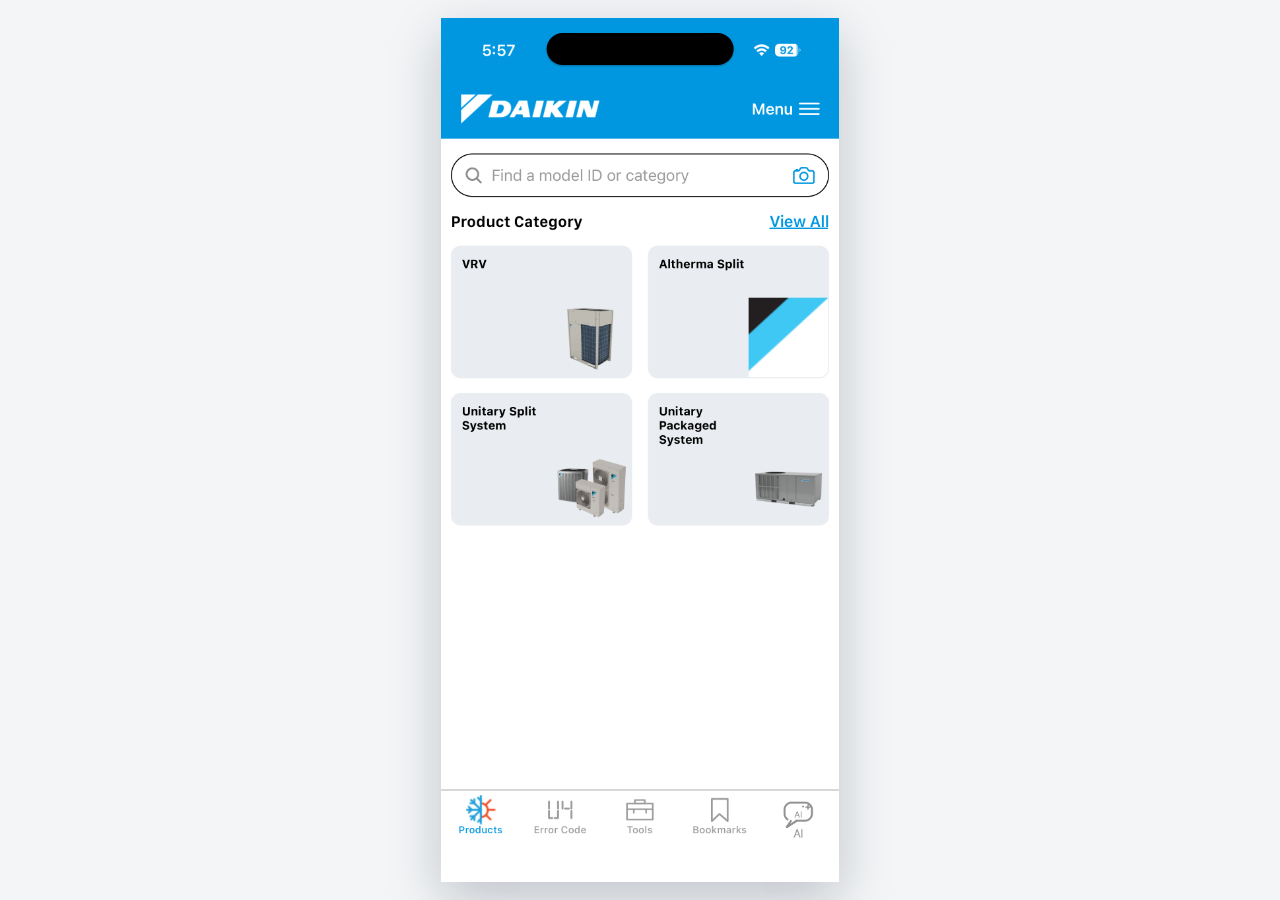
==== index.html @ e696a8e0 "Add Dynamic Island and refine source popup" ====
<!doctype html>
<html lang="en">
  <head>
    <meta charset="utf-8" />
    <meta name="viewport" content="width=device-width, initial-scale=1" />
    <title>Daikin Tech Hub Technical Assistant Prototype</title>
    <link rel="stylesheet" href="./styles.css" />
  </head>
  <body>
    <main class="stage" aria-label="Daikin Tech Hub clickable prototype">
      <section class="phone" aria-live="polite">
        <div class="dynamic-island" aria-hidden="true"></div>
        <img id="screen" class="screen" src="./assets/products-ai-tab.png" alt="Products screen" />

        <div id="native-airus" class="native-airus" hidden>
          <img class="native-base" src="./assets/airus-ai-module-screen.png" alt="" aria-hidden="true" />

          <section class="chat-panel" aria-label="Daikin Technical Assistant chat">
            <div class="assistant-hero">
              <div class="assistant-title">
                <div class="assistant-orb" aria-hidden="true">
                  <i class="sparkle sparkle-main"></i>
                  <i class="sparkle sparkle-small"></i>
                  <i class="sparkle sparkle-dot"></i>
                </div>
                <h1>
                  <span>Daikin</span>
                  <strong>Technical Assistant</strong>
                </h1>
                <p>Powered by AIRUS</p>
              </div>
            </div>

            <div class="assistant-card">
              <div class="message message-assistant">
                <p>How can I help with your service task today?</p>
              </div>

            </div>

            <div class="prompt-grid" aria-label="Suggested assistant prompts">
              <button type="button" data-message="Help diagnose a unit fault">
                <i class="prompt-icon system-icon" aria-hidden="true"></i>
                <span>
                  <strong>Diagnose a fault</strong>
                  <em>Error code and symptoms</em>
                </span>
              </button>
              <button type="button" data-message="Which operating readings should I check?">
                <i class="prompt-icon manual-icon" aria-hidden="true"></i>
                <span>
                  <strong>Check operating data</strong>
                  <em>Pressures and temperatures</em>
                </span>
              </button>
              <button type="button" data-message="Find the service procedure">
                <i class="prompt-icon parts-icon" aria-hidden="true"></i>
                <span>
                  <strong>Service procedure</strong>
                  <em>Manuals and repair steps</em>
                </span>
              </button>
            </div>

            <div id="conversation" class="conversation" hidden>
              <div class="query-row">
                <div class="query-bubble">
                  <p id="query-text"></p>
                </div>
              </div>

              <article class="answer-card" aria-label="Assistant response">
                <div class="answer-header">
                  <div class="assistant-mini" aria-hidden="true">AI</div>
                  <div>
                    <h2 id="answer-title"></h2>
                    <p>Generated by Daikin Technical Assistant</p>
                  </div>
                </div>
                <p id="answer-summary" class="answer-summary"></p>
                <h3>Key points</h3>
                <ul id="answer-list"></ul>

                <div class="answer-meta">
                  <div class="source-strip" aria-label="Relevant sources">
                    <button id="sources-toggle" class="sources-toggle" type="button" aria-expanded="false" aria-controls="sources-panel">
                      4 Sources
                    </button>
                  </div>
                  <button id="feedback-toggle" class="feedback-toggle" type="button" aria-expanded="false" aria-controls="feedback-panel">Feedback</button>
                </div>

                <div id="sources-panel" class="sources-panel" hidden>
                  <button type="button">
                    <span>04 TC-10.1 Facilitator...</span>
                    <i aria-hidden="true"></i>
                  </button>
                  <button type="button">
                    <span>05 TC-5.8 Facilitator ...</span>
                    <i aria-hidden="true"></i>
                  </button>
                  <button type="button">
                    <span>02 TC-9.1 Facilitator ...</span>
                    <i aria-hidden="true"></i>
                  </button>
                  <button type="button">
                    <span>EM-RXYQ_TAYCU.pdf</span>
                    <i aria-hidden="true"></i>
                  </button>
                </div>

                <div id="feedback-panel" class="feedback-panel" aria-label="Rate assistant response" hidden>
                  <p>How was this answer?</p>
                  <div>
                    <button type="button" aria-label="Very dissatisfied">&#128545;</button>
                    <button type="button" aria-label="Dissatisfied">&#128577;</button>
                    <button type="button" aria-label="Neutral">&#128528;</button>
                    <button type="button" aria-label="Satisfied">&#128578;</button>
                    <button type="button" aria-label="Very satisfied">&#129321;</button>
                  </div>
                </div>
              </article>
            </div>
          </section>

          <section id="camera-flow" class="camera-flow" aria-label="Equipment nameplate scanner" hidden>
            <header class="camera-flow-header">
              <button id="camera-cancel" class="camera-close" type="button" aria-label="Close camera"></button>
              <div>
                <p>Daikin Technical Assistant</p>
                <h2>Scan equipment nameplate</h2>
              </div>
            </header>

            <div id="camera-stage" class="camera-stage">
              <div class="camera-live-view">
                <div class="scan-corner scan-corner-top-left"></div>
                <div class="scan-corner scan-corner-top-right"></div>
                <div class="scan-corner scan-corner-bottom-left"></div>
                <div class="scan-corner scan-corner-bottom-right"></div>
                <div class="nameplate-preview" aria-hidden="true">
                  <strong>DAIKIN</strong>
                  <span>MODEL</span><b>RXYQ12TAYDU</b>
                  <span>SERIAL</span><b>9K118042</b>
                  <small>VRV outdoor unit</small>
                </div>
                <i class="scan-line" aria-hidden="true"></i>
              </div>
              <p>Center the equipment nameplate in the frame.</p>
              <button id="scan-nameplate" class="scan-action" type="button">Scan nameplate</button>
            </div>

            <div id="scan-results" class="scan-results" hidden>
              <div class="scan-success-mark" aria-hidden="true"></div>
              <p class="scan-kicker">Nameplate read successfully</p>
              <h3>RXYQ12TAYDU</h3>
              <p class="scan-identifiers">
                <strong>Model</strong> RXYQ12TAYDU <i>&bull;</i>
                <strong>Serial</strong> 9K118042 <i>&bull;</i>
                <strong>Product</strong> VRV outdoor unit
              </p>
              <p class="scan-question-label">Suggested actions</p>
              <div class="scan-prompts">
                <button type="button" data-nameplate-message="Find service information for RXYQ12TAYDU">Service information</button>
                <button type="button" data-nameplate-message="What error codes apply to RXYQ12TAYDU?">Error codes</button>
                <button type="button" data-nameplate-message="Find parts for RXYQ12TAYDU">Parts lookup</button>
              </div>
              <form id="scan-question-form" class="scan-question-form">
                <label class="sr-only" for="scan-question-input">Ask a question about RXYQ12TAYDU</label>
                <input id="scan-question-input" autocomplete="off" placeholder="Ask about this unit" />
                <button type="submit" aria-label="Ask about scanned unit"><span aria-hidden="true"></span></button>
              </form>
            </div>
          </section>

          <section id="source-viewer" class="source-viewer" aria-label="Source document preview" hidden>
            <div class="viewer-toolbar">
              <button id="viewer-back" class="viewer-back" type="button" aria-label="Back to response"></button>
              <button id="viewer-title" class="viewer-title" type="button">02 TC-9.1 Facilitator...</button>
              <button class="viewer-download" type="button" aria-label="Download source"></button>
              <div class="viewer-zoom" aria-label="Zoom level">
                <span>75%</span>
              </div>
            </div>

            <div class="document-page">
              <div class="page-number">6</div>
              <div class="doc-section">
                <p class="doc-question">What is VRV?</p>
                <h2>What is VRV? Variable Refrigerant Volume.</h2>
                <p class="highlighted-citation">
                  VRV intelligently uses one outdoor unit to deliver a precise amount of refrigerant to each indoor unit at a time.
                </p>
                <ul>
                  <li>Each indoor unit can control comfort independently.</li>
                  <li>Variable refrigerant flow supports efficient part-load operation.</li>
                  <li>Outdoor capacity is shared across connected indoor zones.</li>
                </ul>
              </div>

              <div class="doc-brand">DAIKIN</div>

              <div class="notes-block">
                <h3>Facilitator Notes</h3>
                <p>
                  Based on field conditions, VRV varies compressor and refrigerant output instead of sending a fixed amount to every zone.
                </p>
              </div>
            </div>

            <div class="document-page secondary-page">
              <div class="doc-section">
                <p class="doc-question">What is VRV? - Outdoor Unit Technology</p>
                <h2>Inverter Compressors</h2>
                <div class="chart-placeholder">
                  <span></span>
                </div>
              </div>
              <div class="unit-placeholder"></div>
              <div class="doc-brand">DAIKIN</div>
            </div>
          </section>

          <div id="voice-status" class="voice-status" hidden>
            <span aria-hidden="true"></span>
            Listening for a service question
          </div>

          <form id="airus-form" class="composer">
            <label class="sr-only" for="airus-input">Ask Daikin Technical Assistant</label>
            <input id="airus-input" autocomplete="off" placeholder="Ask anything" />
            <button class="camera-button" type="button" aria-label="Attach a photo" title="Attach a photo">
              <span aria-hidden="true"></span>
            </button>
            <button class="voice-button" type="button" aria-label="Start voice conversation">
              <span aria-hidden="true"></span>
            </button>
            <button class="send-button" type="submit" aria-label="Send message" title="Send message">
              <span aria-hidden="true"></span>
            </button>
          </form>
        </div>

        <nav class="hotspots" aria-label="Bottom navigation">
          <button data-screen="products" aria-label="Products"></button>
          <button data-screen="error" aria-label="Error Code"></button>
          <button data-screen="tools" aria-label="Tools"></button>
          <button data-screen="bookmarks" aria-label="Bookmarks"></button>
          <button data-screen="airus" aria-label="AI Daikin Technical Assistant"></button>
        </nav>
      </section>
    </main>

    <script src="./script.js"></script>
  </body>
</html>
---- styles.css ----
:root {
  --daikin-blue: #0097E0;
  --daikin-blue-dark: #0097E0;
  --mint: #0097E0;
  --ink: #111111;
  --muted: #0097E0;
  --bubble: #ebeff2;
  --line: #dbe3e8;
  --surface: #ffffff;
  --surface-soft: #f6fafc;
}

* {
  box-sizing: border-box;
}

html,
body {
  margin: 0;
  min-height: 100%;
  background: #f3f5f7;
  color: var(--ink);
  font-family: -apple-system, BlinkMacSystemFont, "Segoe UI", sans-serif;
}

.stage {
  min-height: 100vh;
  display: grid;
  place-items: center;
  padding: 18px;
  overflow: hidden;
}

.phone {
  position: relative;
  width: min(100%, 420px, calc((100vh - 36px) * 1206 / 2622));
  aspect-ratio: 1206 / 2622;
  overflow: hidden;
  background: #ffffff;
  box-shadow: 0 18px 50px rgba(15, 23, 42, 0.22);
}

.phone::after {
  position: absolute;
  top: 1.2%;
  left: 25.5%;
  z-index: 12;
  width: 49%;
  height: 6.2%;
  content: "";
  pointer-events: none;
  background: rgb(0 151 224);
}

.dynamic-island {
  position: absolute;
  top: 1.75%;
  left: 50%;
  z-index: 13;
  width: 47%;
  height: 3.65%;
  transform: translateX(-50%);
  border-radius: 999px;
  background: #000000;
  box-shadow: 0 1px 2px rgba(0, 0, 0, 0.28);
  pointer-events: none;
}

.screen {
  display: block;
  width: 100%;
  height: 100%;
  object-fit: contain;
  user-select: none;
  -webkit-user-drag: none;
}

.native-airus {
  position: absolute;
  inset: 0;
  z-index: 2;
  background: #ffffff;
  overflow: hidden;
}

.native-airus[hidden] {
  display: none;
}

.native-base {
  position: absolute;
  inset: 0;
  width: 100%;
  height: 100%;
  object-fit: contain;
  user-select: none;
  -webkit-user-drag: none;
}

.native-airus::after {
  position: absolute;
  right: 0;
  bottom: 11.4%;
  left: 0;
  z-index: 2;
  height: 5.3%;
  content: "";
  background: #ffffff;
}

.chat-panel {
  position: absolute;
  left: 0;
  right: 0;
  top: 13.9%;
  bottom: 18.6%;
  z-index: 3;
  padding: 5% 4.2% 7%;
  overflow: auto;
  background:
    linear-gradient(180deg, #f4fbfe 0%, #f8fbfd 34%, #ffffff 100%);
}

.chat-panel.has-conversation {
  padding-top: 4%;
}

.chat-panel.has-conversation .assistant-hero,
.chat-panel.has-conversation .assistant-card,
.chat-panel.has-conversation .prompt-grid {
  display: none;
}

.native-airus.camera-active .chat-panel,
.native-airus.camera-active .composer,
.native-airus.camera-active .voice-status {
  display: none;
}

.camera-flow {
  position: absolute;
  inset: 13.9% 0 11.4%;
  z-index: 6;
  display: flex;
  flex-direction: column;
  overflow: hidden;
  padding: 4.2% 4.2% 5%;
  background: linear-gradient(180deg, #f2fbfe 0%, #ffffff 45%);
}

.camera-flow[hidden] {
  display: none;
}

.camera-flow-header {
  display: grid;
  grid-template-columns: 32px minmax(0, 1fr);
  gap: 10px;
  align-items: center;
  flex: 0 0 auto;
  margin-bottom: 11px;
}

.camera-flow-header p,
.camera-flow-header h2 {
  margin: 0;
}

.camera-flow-header p {
  color: var(--daikin-blue-dark);
  font-size: clamp(10px, 2.7vw, 13px);
  font-weight: 400;
}

.camera-flow-header h2 {
  color: var(--ink);
  font-size: clamp(17px, 4.4vw, 22px);
  line-height: 1.1;
}

.camera-close {
  position: relative;
  width: 32px;
  height: 32px;
  border: 1px solid #c9dce4;
  border-radius: 50%;
  background: #ffffff;
}

.camera-close::before,
.camera-close::after {
  position: absolute;
  top: 14px;
  left: 8px;
  width: 14px;
  height: 1.5px;
  border-radius: 999px;
  content: "";
  background: var(--daikin-blue);
}

.camera-close::before {
  transform: rotate(45deg);
}

.camera-close::after {
  transform: rotate(-45deg);
}

.camera-live-view {
  position: relative;
  display: grid;
  min-height: 0;
  flex: 1 1 auto;
  overflow: hidden;
  place-items: center;
  border-radius: 20px;
  background:
    linear-gradient(135deg, rgba(0, 44, 64, 0.8), rgba(4, 110, 139, 0.54)),
    repeating-linear-gradient(90deg, rgba(255, 255, 255, 0.07) 0 1px, transparent 1px 18px),
    #12364a;
  box-shadow: 0 14px 30px rgba(15, 62, 83, 0.22);
}

.camera-live-view::before {
  position: absolute;
  inset: 14%;
  border: 1px solid rgba(255, 255, 255, 0.13);
  border-radius: 12px;
  content: "";
}

.scan-corner {
  position: absolute;
  width: 28px;
  height: 28px;
  border-color: var(--daikin-blue);
  border-style: solid;
  filter: drop-shadow(0 0 5px rgba(0, 151, 224, 0.5));
}

.scan-corner-top-left { top: 14%; left: 12%; border-width: 2px 0 0 2px; border-radius: 7px 0 0; }
.scan-corner-top-right { top: 14%; right: 12%; border-width: 2px 2px 0 0; border-radius: 0 7px 0 0; }
.scan-corner-bottom-left { bottom: 14%; left: 12%; border-width: 0 0 2px 2px; border-radius: 0 0 0 7px; }
.scan-corner-bottom-right { right: 12%; bottom: 14%; border-width: 0 2px 2px 0; border-radius: 0 0 7px 0; }

.nameplate-preview {
  position: relative;
  z-index: 1;
  display: grid;
  grid-template-columns: 56px 1fr;
  gap: 6px 10px;
  width: min(68%, 250px);
  padding: 16px;
  border: 1px solid rgba(255, 255, 255, 0.46);
  border-radius: 7px;
  color: #25333a;
  background: linear-gradient(135deg, #f2f4f0, #b9c0bc);
  box-shadow: 0 10px 18px rgba(0, 0, 0, 0.3);
  font-family: ui-monospace, SFMono-Regular, Menlo, monospace;
}

.nameplate-preview strong {
  grid-column: span 2;
  color: var(--daikin-blue-dark);
  font-family: -apple-system, BlinkMacSystemFont, "Segoe UI", sans-serif;
  font-size: clamp(14px, 3.5vw, 18px);
  font-style: italic;
  letter-spacing: 0;
}

.nameplate-preview span,
.nameplate-preview small {
  color: #57646a;
  font-size: clamp(8px, 2vw, 10px);
}

.nameplate-preview b {
  font-size: clamp(9px, 2.35vw, 12px);
}

.nameplate-preview small {
  grid-column: span 2;
  margin-top: 2px;
}

.scan-line {
  position: absolute;
  z-index: 2;
  left: 14%;
  right: 14%;
  top: 25%;
  height: 2px;
  background: var(--daikin-blue);
  box-shadow: 0 0 12px var(--daikin-blue);
  animation: scan 2.4s ease-in-out infinite;
}

@keyframes scan {
  50% { transform: translateY(145px); }
}

.camera-stage {
  display: flex;
  min-height: 0;
  flex: 1 1 auto;
  flex-direction: column;
}

.camera-stage[hidden] {
  display: none;
}

.camera-stage > p {
  margin: 8px 0;
  color: var(--daikin-blue);
  font-size: clamp(12px, 3.15vw, 15px);
  text-align: center;
}

.scan-action {
  width: 100%;
  min-height: 42px;
  border: 1px solid transparent;
  border-radius: 14px;
  color: #ffffff;
  background: var(--daikin-blue);
  box-shadow: 0 9px 18px rgba(0, 151, 224, 0.2);
  font-size: clamp(13px, 3.4vw, 16px);
  font-weight: 700;
}

.scan-results {
  min-height: 0;
  flex: 1 1 auto;
  overflow: auto;
  padding-right: 2px;
  text-align: center;
}

.scan-success-mark {
  position: relative;
  width: 50px;
  height: 50px;
  margin: 8px auto 12px;
  border-radius: 17px;
  background: #e4f5ff;
}

.scan-success-mark::after {
  position: absolute;
  top: 15px;
  left: 14px;
  width: 19px;
  height: 10px;
  border-bottom: 3px solid var(--daikin-blue);
  border-left: 3px solid var(--daikin-blue);
  content: "";
  transform: rotate(-45deg);
}

.scan-kicker,
.scan-description,
.scan-question-label {
  margin: 0;
}

.scan-kicker {
  color: var(--daikin-blue);
  font-size: clamp(11px, 2.8vw, 13px);
  font-weight: 400;
}

.scan-results h3 {
  margin: 4px 0 7px;
  color: var(--ink);
  font-size: clamp(20px, 5.1vw, 26px);
}

.scan-description {
  color: var(--daikin-blue);
  font-size: clamp(12px, 3.1vw, 15px);
  line-height: 1.4;
}

.scan-identifiers {
  margin: 13px 0 15px;
  color: var(--daikin-blue);
  font-size: clamp(10px, 2.65vw, 13px);
  line-height: 1.55;
  text-align: center;
}

.scan-identifiers strong {
  color: var(--daikin-blue);
  font-weight: 400;
}

.scan-identifiers i {
  margin: 0 3px;
  color: var(--daikin-blue);
  font-style: normal;
}

.scan-question-label {
  color: var(--daikin-blue);
  font-size: clamp(12px, 3.15vw, 15px);
  font-weight: 400;
  text-align: left;
}

.scan-prompts {
  display: grid;
  grid-template-columns: repeat(3, minmax(0, 1fr));
  gap: 7px;
  margin: 8px 0 11px;
}

.scan-prompts button {
  display: grid;
  min-height: 58px;
  place-items: center;
  border: 1px solid rgba(0, 151, 224, 0.28);
  border-radius: 12px;
  color: var(--daikin-blue-dark);
  background: #f4fbfe;
  font-size: clamp(10px, 2.65vw, 12px);
  line-height: 1.18;
  font-weight: 400;
  text-align: center;
  padding: 7px 5px;
}

.scan-question-form {
  display: flex;
  align-items: center;
  gap: 7px;
  min-height: 41px;
  margin: 0 0 10px;
  padding: 4px 5px 4px 12px;
  border: 1px solid #cfe1e8;
  border-radius: 13px;
  background: #ffffff;
}

.scan-question-form input {
  min-width: 0;
  flex: 1;
  border: 0;
  outline: 0;
  color: var(--ink);
  background: transparent;
  font: 400 clamp(11px, 2.85vw, 14px) / 1.2 -apple-system, BlinkMacSystemFont, "Segoe UI", sans-serif;
}

.scan-question-form input::placeholder {
  color: #9b9b9b;
  font-weight: 400;
}

.scan-question-form button {
  position: relative;
  flex: 0 0 auto;
  width: 30px;
  height: 30px;
  border: 1px solid #a8c8d5;
  border-radius: 50%;
  background: #ffffff;
}

.scan-question-form button span {
  position: absolute;
  top: 7px;
  left: 8px;
  width: 14px;
  aspect-ratio: 1;
  background: var(--daikin-blue-dark);
  clip-path: polygon(4% 7%, 96% 50%, 4% 93%, 29% 55%, 4% 7%);
}

.assistant-hero {
  display: grid;
  gap: 12px;
  padding: 15px;
  border: 1px solid rgba(0, 151, 224, 0.16);
  border-radius: 20px;
  background:
    radial-gradient(circle at 92% 0%, rgba(25, 184, 166, 0.18), transparent 32%),
    linear-gradient(135deg, #ffffff 0%, #eaf9ff 100%);
  box-shadow: 0 10px 28px rgba(0, 86, 125, 0.07);
}

.assistant-title {
  display: grid;
  grid-template-columns: auto minmax(0, 1fr);
  column-gap: 12px;
  row-gap: 3px;
  align-items: center;
  min-width: 0;
}

.assistant-title h1 {
  margin: 0;
  display: grid;
  gap: 1px;
  color: var(--ink);
  font-size: clamp(18px, 4.65vw, 24px);
  line-height: 1.08;
  letter-spacing: 0;
}

.assistant-title h1 span {
  color: var(--daikin-blue-dark);
  font-size: 0.72em;
  font-weight: 650;
}

.assistant-title h1 strong {
  font-weight: 720;
}

.assistant-title p {
  grid-column: 2;
  margin: 0;
  color: var(--daikin-blue);
  font-size: clamp(12px, 3.1vw, 15px);
  font-weight: 400;
}

.assistant-orb {
  position: relative;
  display: grid;
  place-items: center;
  grid-row: span 2;
  width: clamp(40px, 10vw, 52px);
  aspect-ratio: 1;
  border-radius: 17px;
  overflow: hidden;
  background:
    linear-gradient(145deg, #e9fbff 0%, #d4f5f1 100%);
  box-shadow:
    inset 0 0 0 1px rgba(0, 136, 184, 0.14),
    0 8px 18px rgba(0, 133, 181, 0.16);
}

.assistant-orb::before {
  position: absolute;
  width: 78%;
  aspect-ratio: 1;
  border-radius: 50%;
  content: "";
  background: radial-gradient(circle, rgba(255, 255, 255, 0.92) 0 16%, rgba(255, 255, 255, 0) 66%);
}

.sparkle {
  position: absolute;
  display: block;
  background: linear-gradient(135deg, var(--daikin-blue), var(--mint));
}

.sparkle-main {
  width: 46%;
  aspect-ratio: 1;
  clip-path: polygon(50% 0, 61% 39%, 100% 50%, 61% 61%, 50% 100%, 39% 61%, 0 50%, 39% 39%);
  filter: drop-shadow(0 2px 3px rgba(0, 132, 180, 0.18));
}

.sparkle-small {
  top: 18%;
  right: 18%;
  width: 18%;
  aspect-ratio: 1;
  clip-path: polygon(50% 0, 61% 39%, 100% 50%, 61% 61%, 50% 100%, 39% 61%, 0 50%, 39% 39%);
}

.sparkle-dot {
  right: 20%;
  bottom: 21%;
  width: 9%;
  aspect-ratio: 1;
  border-radius: 50%;
}

.message {
  width: fit-content;
  max-width: 82%;
  padding: 13px 15px;
  border-radius: 18px;
  font-size: clamp(13px, 3.45vw, 17px);
  line-height: 1.32;
}

.message p {
  margin: 0;
}

.message-assistant {
  position: relative;
  background: #ffffff;
  border: 1px solid var(--line);
  box-shadow: 0 8px 22px rgba(15, 23, 42, 0.06);
}

.message-assistant::after {
  content: "";
  position: absolute;
  left: 18px;
  bottom: -13px;
  border-top: 15px solid #ffffff;
  border-right: 17px solid transparent;
}

.assistant-card {
  margin-top: 14px;
}

.prompt-grid {
  display: grid;
  grid-template-columns: 1fr;
  gap: 8px;
  margin-top: 14px;
}

.prompt-grid button {
  display: grid;
  grid-template-columns: 28px minmax(0, 1fr);
  align-items: center;
  gap: 9px;
  min-height: 52px;
  padding: 9px 11px;
  border: 1px solid var(--line);
  border-radius: 15px;
  color: var(--ink);
  background:
    linear-gradient(180deg, rgba(255, 255, 255, 0.98), rgba(250, 253, 255, 0.98)),
    #ffffff;
  text-align: left;
  box-shadow: 0 8px 20px rgba(15, 23, 42, 0.045);
}

.prompt-grid button strong,
.prompt-grid button em {
  display: block;
  overflow: hidden;
  text-overflow: ellipsis;
}

.prompt-grid button strong {
  font-size: clamp(12px, 3.05vw, 15px);
  line-height: 1.15;
  white-space: nowrap;
}

.prompt-grid button em {
  margin-top: 6px;
  color: var(--muted);
  font-size: clamp(10px, 2.65vw, 12px);
  font-style: normal;
  font-weight: 400;
  white-space: nowrap;
}

.prompt-icon {
  display: grid;
  place-items: center;
  width: 28px;
  height: 28px;
  border-radius: 11px;
  color: var(--daikin-blue-dark);
  background: #e8f7fc;
}

.prompt-icon::before {
  font-size: 14px;
  font-weight: 900;
}

.code-icon::before {
  content: "01";
  font-family: "Courier New", monospace;
}

.system-icon::before {
  content: "";
  width: 15px;
  height: 15px;
  border: 2px solid currentColor;
  border-radius: 50%;
  box-shadow: 8px 0 0 -3px currentColor, -8px 0 0 -3px currentColor;
}

.manual-icon::before {
  content: "";
  width: 14px;
  height: 17px;
  border: 2px solid currentColor;
  border-radius: 2px;
  background: linear-gradient(currentColor, currentColor) 4px 5px / 7px 2px no-repeat;
}

.parts-icon::before {
  content: "";
  width: 16px;
  height: 16px;
  border: 3px solid currentColor;
  border-radius: 4px;
  transform: rotate(45deg);
}

.conversation {
  margin-top: 0;
}

.query-row {
  display: flex;
  justify-content: flex-end;
}

.query-bubble {
  max-width: 78%;
  padding: 13px 15px;
  border-radius: 18px 18px 6px 18px;
  color: #ffffff;
  background: linear-gradient(135deg, var(--daikin-blue), var(--daikin-blue-dark));
  box-shadow: 0 10px 24px rgba(0, 124, 175, 0.18);
  font-size: clamp(13px, 3.35vw, 16px);
  line-height: 1.32;
}

.query-bubble p {
  margin: 0;
}

.answer-card {
  position: relative;
  margin-top: 14px;
  padding: 12px;
  border: 1px solid var(--line);
  border-radius: 20px;
  background: #ffffff;
  box-shadow: 0 12px 30px rgba(15, 23, 42, 0.07);
}

.answer-header {
  display: flex;
  align-items: center;
  gap: 11px;
  margin-bottom: 8px;
}

.assistant-mini {
  display: grid;
  place-items: center;
  flex: 0 0 auto;
  width: 34px;
  height: 34px;
  border-radius: 12px;
  color: #ffffff;
  background: linear-gradient(135deg, var(--daikin-blue), var(--mint));
  font-size: 12px;
  font-weight: 800;
}

.answer-header h2 {
  margin: 0;
  font-size: clamp(16px, 4.3vw, 21px);
  line-height: 1.15;
  letter-spacing: 0;
}

.answer-header p {
  margin: 3px 0 0;
  color: var(--daikin-blue);
  font-size: clamp(11px, 2.85vw, 13px);
  font-weight: 400;
}

.answer-summary {
  margin: 0;
  color: #1e2b32;
  font-size: clamp(13px, 3.35vw, 16px);
  line-height: 1.45;
}

.answer-card h3 {
  margin: 11px 0 6px;
  color: #20323a;
  font-size: clamp(13px, 3.35vw, 16px);
  line-height: 1.2;
}

.answer-card ul {
  display: grid;
  gap: 5px;
  margin: 0;
  padding: 0;
  list-style: none;
}

.answer-card li {
  position: relative;
  padding-left: 20px;
  color: #263940;
  font-size: clamp(12px, 3.15vw, 15px);
  line-height: 1.32;
}

.answer-card li::before {
  content: "";
  position: absolute;
  left: 0;
  top: 0.62em;
  width: 7px;
  height: 7px;
  border-radius: 50%;
  background: var(--daikin-blue);
}

.answer-meta {
  display: flex;
  align-items: center;
  justify-content: space-between;
  gap: 8px;
  margin-top: 16px;
  padding-top: 10px;
  border-top: 1px solid var(--line);
}

.source-strip {
  display: flex;
  align-items: center;
  gap: 8px;
}

.source-strip button,
.feedback-toggle {
  flex: 0 0 auto;
  min-height: 30px;
  padding: 0 10px;
  border-radius: 999px;
  font-size: clamp(11px, 2.75vw, 13px);
  font-weight: 400;
}

.sources-toggle {
  color: var(--daikin-blue-dark);
  background: #e8f7fc;
  border: 1px solid rgba(0, 151, 224, 0.18);
}

.feedback-toggle {
  color: var(--daikin-blue);
  background: #ffffff;
  border: 1px solid rgba(0, 151, 224, 0.3);
}

.feedback-toggle:focus-visible,
.source-strip button:focus-visible {
  outline: 3px solid rgba(0, 151, 224, 0.45);
  outline-offset: 2px;
}

.sources-panel {
  position: absolute;
  right: 12px;
  bottom: 52px;
  z-index: 4;
  width: min(86%, 260px);
  padding: 8px;
  border-radius: 16px;
  background: #eef3f7;
  border: 1px solid #d7e0e6;
  box-shadow: 0 14px 32px rgba(15, 23, 42, 0.18);
}

.feedback-panel {
  position: absolute;
  bottom: 52px;
  right: 12px;
  z-index: 4;
  padding: 9px 11px 10px;
  border: 1px solid #d7e0e6;
  border-radius: 15px;
  background: #eef3f7;
  box-shadow: 0 14px 32px rgba(15, 23, 42, 0.18);
}

.feedback-panel p {
  margin: 0 0 7px;
  color: var(--daikin-blue);
  font-size: clamp(10px, 2.65vw, 12px);
  font-weight: 400;
}

.feedback-panel > div {
  display: flex;
  gap: 6px;
}

.feedback-panel button {
  display: grid;
  width: 28px;
  height: 28px;
  padding: 0;
  place-items: center;
  border: 1px solid transparent;
  border-radius: 50%;
  background: #ffffff;
  font-size: 16px;
  line-height: 1;
}

.feedback-panel button.selected {
  border-color: var(--daikin-blue);
  box-shadow: 0 0 0 2px rgba(0, 151, 224, 0.16);
}

.sources-panel button {
  display: flex;
  align-items: center;
  justify-content: space-between;
  gap: 10px;
  width: 100%;
  min-height: 38px;
  padding: 0 9px;
  border-radius: 10px;
  color: var(--ink);
  font-size: clamp(11px, 2.9vw, 13px);
  font-weight: 400;
  text-align: left;
}

.sources-panel button + button {
  margin-top: 3px;
}

.sources-panel button:hover,
.sources-panel button:focus-visible {
  background: #ffffff;
}

.sources-panel span {
  min-width: 0;
  overflow: hidden;
  white-space: nowrap;
  text-overflow: ellipsis;
}

.sources-panel i {
  position: relative;
  flex: 0 0 auto;
  width: 14px;
  height: 14px;
  border-bottom: 2px solid currentColor;
  color: var(--daikin-blue);
}

.sources-panel i::before {
  content: "";
  position: absolute;
  left: 6px;
  top: 0;
  width: 2px;
  height: 10px;
  background: currentColor;
}

.sources-panel i::after {
  content: "";
  position: absolute;
  left: 3px;
  top: 6px;
  width: 8px;
  height: 8px;
  border-right: 2px solid currentColor;
  border-bottom: 2px solid currentColor;
  transform: rotate(45deg);
}

.source-viewer {
  position: absolute;
  left: 0;
  right: 0;
  top: 13.9%;
  bottom: 8.9%;
  z-index: 6;
  overflow: auto;
  background: #eef2f5;
}

.source-viewer[hidden] {
  display: none;
}

.viewer-toolbar {
  position: sticky;
  top: 0;
  z-index: 2;
  display: grid;
  grid-template-columns: 34px minmax(0, 1fr) 36px 70px;
  align-items: center;
  gap: 7px;
  min-height: 52px;
  padding: 8px 10px;
  background: #334356;
  box-shadow: 0 4px 14px rgba(15, 23, 42, 0.22);
}

.viewer-back,
.viewer-download {
  position: relative;
  display: grid;
  place-items: center;
  width: 34px;
  height: 34px;
  border-radius: 10px;
  background: #243346;
}

.viewer-back::before {
  content: "";
  width: 11px;
  height: 11px;
  border-left: 3px solid #ffffff;
  border-bottom: 3px solid #ffffff;
  transform: rotate(45deg);
  margin-left: 4px;
}

.viewer-download::before {
  content: "";
  width: 14px;
  height: 14px;
  border-bottom: 2px solid #ffffff;
  background:
    linear-gradient(#ffffff, #ffffff) center top / 2px 11px no-repeat;
}

.viewer-download::after {
  content: "";
  position: absolute;
  width: 8px;
  height: 8px;
  border-right: 2px solid #ffffff;
  border-bottom: 2px solid #ffffff;
  transform: translateY(1px) rotate(45deg);
}

.viewer-title {
  min-width: 0;
  height: 34px;
  padding: 0 12px;
  border-radius: 8px;
  color: #17212b;
  background: #ffffff;
  font-size: clamp(11px, 2.9vw, 13px);
  font-weight: 700;
  text-align: left;
  overflow: hidden;
  white-space: nowrap;
  text-overflow: ellipsis;
}

.viewer-zoom {
  display: grid;
  place-items: center;
  height: 34px;
  border-radius: 8px;
  color: #ffffff;
  background: #233145;
  font-size: clamp(11px, 2.8vw, 13px);
  font-weight: 800;
}

.document-page {
  position: relative;
  margin: 16px auto;
  width: 86%;
  min-height: 390px;
  padding: 22px 22px 18px;
  background: #ffffff;
  border: 1px solid #d8dee4;
  box-shadow: 0 8px 18px rgba(15, 23, 42, 0.12);
}

.page-number {
  position: absolute;
  right: 18px;
  top: 16px;
  display: grid;
  place-items: center;
  width: 36px;
  height: 36px;
  border-radius: 50%;
  color: #24546b;
  background: #dff2ff;
  font-size: 13px;
  font-weight: 800;
}

.doc-section {
  padding-right: 26px;
}

.doc-question {
  margin: 0 0 7px;
  font-size: clamp(11px, 2.75vw, 13px);
  color: #2b3942;
}

.doc-section h2 {
  margin: 0 0 8px;
  color: #20313a;
  font-size: clamp(12px, 3.1vw, 15px);
  line-height: 1.25;
}

.highlighted-citation {
  margin: 0 0 9px;
  padding: 3px 5px;
  color: #16465b;
  background: #aee8ff;
  font-size: clamp(10px, 2.55vw, 12px);
  line-height: 1.35;
}

.doc-section ul {
  margin: 0;
  padding-left: 16px;
}

.doc-section li {
  margin: 0 0 6px;
  font-size: clamp(10px, 2.55vw, 12px);
  line-height: 1.35;
}

.doc-brand {
  position: absolute;
  right: 18px;
  bottom: 16px;
  color: var(--daikin-blue);
  font-size: 11px;
  font-style: italic;
  font-weight: 900;
}

.notes-block {
  margin-top: 48px;
  padding-top: 12px;
  border-top: 1px solid #aeb8c1;
}

.notes-block h3 {
  margin: 0 0 12px;
  color: var(--daikin-blue);
  font-size: 13px;
}

.notes-block p {
  margin: 0;
  font-size: clamp(10px, 2.55vw, 12px);
  line-height: 1.4;
}

.secondary-page {
  min-height: 285px;
  margin-top: 28px;
}

.chart-placeholder {
  width: 56%;
  height: 100px;
  margin-top: 18px;
  border-left: 2px solid #7c8790;
  border-bottom: 2px solid #7c8790;
  background: repeating-linear-gradient(
    to top,
    transparent 0 12px,
    rgba(0, 151, 224, 0.18) 12px 13px
  );
}

.chart-placeholder span {
  display: block;
  width: 82%;
  height: 74%;
  margin: 22px 0 0 12px;
  background: linear-gradient(145deg, transparent 0 40%, var(--daikin-blue) 41%);
}

.unit-placeholder {
  position: absolute;
  right: 24px;
  top: 92px;
  width: 78px;
  height: 96px;
  border-radius: 8px;
  background:
    linear-gradient(90deg, rgba(255,255,255,0.55), transparent),
    #c7ced4;
  border: 2px solid #aeb7bf;
}

.composer {
  position: absolute;
  left: 5%;
  right: 5%;
  bottom: 13.2%;
  z-index: 3;
  display: flex;
  align-items: center;
  gap: 4px;
  min-height: 56px;
  padding: 7px 8px 7px 16px;
  border: 1px solid rgba(0, 151, 224, 0.22);
  border-radius: 19px;
  background: #ffffff;
  box-shadow: 0 14px 30px rgba(0, 86, 125, 0.13);
}

.composer input {
  min-width: 0;
  flex: 1;
  border: 0;
  outline: 0;
  color: var(--ink);
  background: transparent;
  caret-color: var(--daikin-blue);
  font: 400 clamp(13px, 3.4vw, 16px) / 1.2 -apple-system, BlinkMacSystemFont, "Segoe UI", sans-serif;
}

.composer input::placeholder {
  color: #9b9b9b;
  font-weight: 400;
}

.composer button {
  position: relative;
  flex: 0 0 auto;
  display: grid;
  width: 33px;
  height: 33px;
  place-items: center;
  border: 1px solid #d8e4e9;
  border-radius: 50%;
  background: #ffffff;
  transition: transform 160ms ease, background-color 160ms ease, box-shadow 160ms ease;
}

.composer button:active {
  transform: scale(0.94);
}

.camera-button span {
  position: absolute;
  width: 17px;
  height: 13px;
  border: 1.8px solid var(--daikin-blue);
  border-radius: 4px;
}

.camera-button span::before {
  position: absolute;
  top: 50%;
  left: 50%;
  width: 5px;
  height: 5px;
  border: 1.7px solid var(--daikin-blue);
  border-radius: 50%;
  content: "";
  transform: translate(-50%, -50%);
}

.camera-button span::after {
  position: absolute;
  top: -4px;
  left: 3px;
  width: 6px;
  height: 3px;
  border-radius: 2px 2px 0 0;
  content: "";
  background: var(--daikin-blue);
}

.composer .voice-button {
  background: #ffffff;
  border-color: #a8c8d5;
}

.composer .voice-button.listening {
  background: linear-gradient(135deg, var(--mint), var(--daikin-blue));
  border-color: transparent;
  box-shadow: 0 0 0 4px rgba(25, 184, 166, 0.18);
}

.composer .send-button {
  border-color: #a8c8d5;
  background: #ffffff;
  box-shadow: none;
}

.send-button span {
  width: 17px;
  aspect-ratio: 1;
  background: var(--daikin-blue-dark);
  clip-path: polygon(4% 7%, 96% 50%, 4% 93%, 29% 55%, 4% 7%);
}

.voice-status {
  position: absolute;
  left: 5%;
  right: 5%;
  bottom: 19.7%;
  z-index: 4;
  display: flex;
  align-items: center;
  justify-content: center;
  gap: 8px;
  min-height: 38px;
  border-radius: 999px;
  color: #ffffff;
  background: var(--daikin-blue);
  box-shadow: 0 12px 24px rgba(18, 54, 74, 0.22);
  font-size: clamp(12px, 3vw, 14px);
  font-weight: 700;
}

.voice-status[hidden] {
  display: none;
}

.voice-status span {
  width: 8px;
  height: 8px;
  border-radius: 50%;
  background: var(--mint);
  box-shadow: 0 0 0 0 rgba(25, 184, 166, 0.55);
  animation: pulse 1.25s infinite;
}

@keyframes pulse {
  70% {
    box-shadow: 0 0 0 8px rgba(25, 184, 166, 0);
  }

  100% {
    box-shadow: 0 0 0 0 rgba(25, 184, 166, 0);
  }
}

.voice-button span {
  position: absolute;
  left: 50%;
  top: 40%;
  width: 8px;
  height: 13px;
  transform: translate(-50%, -50%);
  border: 1.8px solid var(--daikin-blue);
  border-radius: 999px;
}

.voice-button span::before {
  content: "";
  position: absolute;
  left: 50%;
  bottom: -8px;
  width: 15px;
  height: 11px;
  border: 1.8px solid var(--daikin-blue);
  border-top: 0;
  border-radius: 0 0 999px 999px;
  transform: translateX(-50%);
}

.voice-button span::after {
  content: "";
  position: absolute;
  left: 50%;
  bottom: -12px;
  width: 2px;
  height: 5px;
  transform: translateX(-50%);
  background: var(--daikin-blue);
  box-shadow: -4px 5px 0 0 var(--daikin-blue), 4px 5px 0 0 var(--daikin-blue);
}

.voice-button.listening span,
.voice-button.listening span::before {
  border-color: #ffffff;
}

.voice-button.listening span::after {
  background: #ffffff;
  box-shadow: -4px 6px 0 0 #ffffff, 4px 6px 0 0 #ffffff;
}

.hotspots {
  position: absolute;
  inset: 89.35% 0 0;
  display: grid;
  grid-template-columns: repeat(5, 1fr);
  z-index: 5;
}

button {
  margin: 0;
  padding: 0;
  border: 0;
  background: transparent;
  cursor: pointer;
  -webkit-tap-highlight-color: rgba(0, 151, 224, 0.18);
}

.hotspots button:focus-visible,
.prompt-grid button:focus-visible,
.composer button:focus-visible {
  outline: 3px solid rgba(0, 151, 224, 0.75);
  outline-offset: -3px;
}

.sr-only {
  position: absolute;
  width: 1px;
  height: 1px;
  padding: 0;
  margin: -1px;
  overflow: hidden;
  clip: rect(0, 0, 0, 0);
  white-space: nowrap;
  border: 0;
}

@media (max-height: 760px) {
  .stage {
    align-items: center;
  }

  .phone {
    width: min(100%, 330px, calc((100vh - 36px) * 1206 / 2622));
  }
}
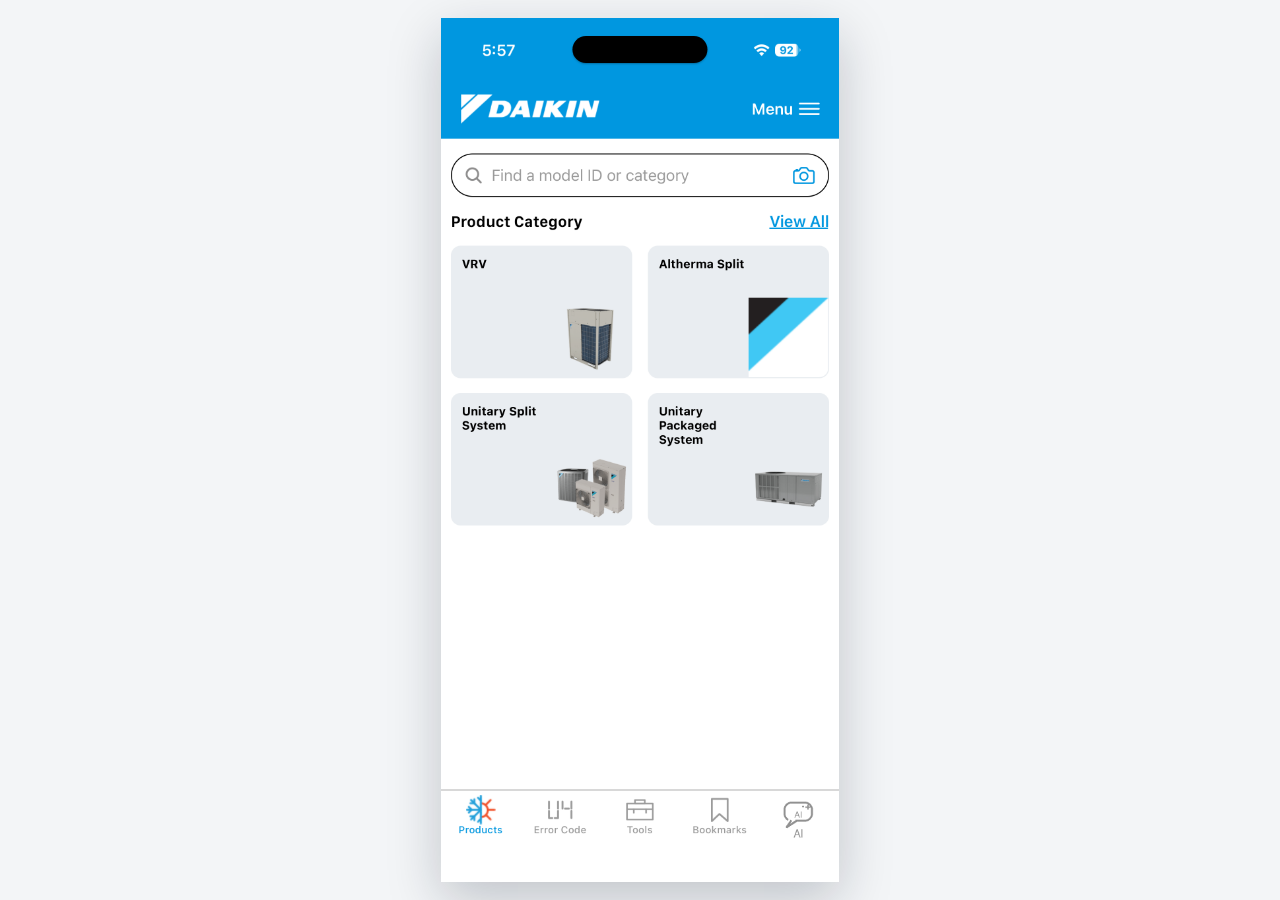
==== commit 34b5157f: "Remove landing page prompt cards" ====
--- a/index.html
+++ b/index.html
@@ -36,30 +36,6 @@
                 <p>How can I help with your service task today?</p>
               </div>
 
-            </div>
-
-            <div class="prompt-grid" aria-label="Suggested assistant prompts">
-              <button type="button" data-message="Help diagnose a unit fault">
-                <i class="prompt-icon system-icon" aria-hidden="true"></i>
-                <span>
-                  <strong>Diagnose a fault</strong>
-                  <em>Error code and symptoms</em>
-                </span>
-              </button>
-              <button type="button" data-message="Which operating readings should I check?">
-                <i class="prompt-icon manual-icon" aria-hidden="true"></i>
-                <span>
-                  <strong>Check operating data</strong>
-                  <em>Pressures and temperatures</em>
-                </span>
-              </button>
-              <button type="button" data-message="Find the service procedure">
-                <i class="prompt-icon parts-icon" aria-hidden="true"></i>
-                <span>
-                  <strong>Service procedure</strong>
-                  <em>Manuals and repair steps</em>
-                </span>
-              </button>
             </div>
 
             <div id="conversation" class="conversation" hidden>
@@ -168,7 +144,8 @@
               <form id="scan-question-form" class="scan-question-form">
                 <label class="sr-only" for="scan-question-input">Ask a question about RXYQ12TAYDU</label>
                 <input id="scan-question-input" autocomplete="off" placeholder="Ask about this unit" />
-                <button type="submit" aria-label="Ask about scanned unit"><span aria-hidden="true"></span></button>
+                <button class="scan-voice-button" type="button" aria-label="Start voice conversation"><span aria-hidden="true"></span></button>
+                <button class="scan-send-button" type="submit" aria-label="Ask about scanned unit"><span aria-hidden="true"></span></button>
               </form>
             </div>
           </section>
@@ -222,8 +199,10 @@
           </section>
 
           <div id="voice-status" class="voice-status" hidden>
-            <span aria-hidden="true"></span>
-            Listening for a service question
+            <span class="voice-status-label">Listening...</span>
+            <span class="voice-wave" aria-hidden="true">
+              <i></i><i></i><i></i><i></i><i></i>
+            </span>
           </div>
 
           <form id="airus-form" class="composer">
--- a/styles.css
+++ b/styles.css
@@ -54,11 +54,11 @@
 
 .dynamic-island {
   position: absolute;
-  top: 1.75%;
+  top: 2.05%;
   left: 50%;
   z-index: 13;
-  width: 47%;
-  height: 3.65%;
+  width: 34%;
+  height: 3.15%;
   transform: translateX(-50%);
   border-radius: 999px;
   background: #000000;
@@ -468,7 +468,7 @@
   background: #ffffff;
 }
 
-.scan-question-form button span {
+.scan-send-button span {
   position: absolute;
   top: 7px;
   left: 8px;
@@ -476,6 +476,45 @@
   aspect-ratio: 1;
   background: var(--daikin-blue-dark);
   clip-path: polygon(4% 7%, 96% 50%, 4% 93%, 29% 55%, 4% 7%);
+}
+
+.scan-voice-button span {
+  position: absolute;
+  top: 7px;
+  left: 11px;
+  width: 7px;
+  height: 10px;
+  border: 1.5px solid var(--daikin-blue);
+  border-radius: 999px;
+}
+
+.scan-voice-button span::before {
+  position: absolute;
+  bottom: -6px;
+  left: -4px;
+  width: 12px;
+  height: 8px;
+  border: 1.5px solid var(--daikin-blue);
+  border-top: 0;
+  border-radius: 0 0 999px 999px;
+  content: "";
+}
+
+.scan-voice-button span::after {
+  position: absolute;
+  bottom: -10px;
+  left: 2px;
+  width: 2px;
+  height: 4px;
+  content: "";
+  background: var(--daikin-blue);
+  box-shadow: -3px 4px 0 0 var(--daikin-blue), 3px 4px 0 0 var(--daikin-blue);
+}
+
+.scan-voice-button.listening {
+  border-color: var(--daikin-blue);
+  background: #eaf7fd;
+  animation: voice-button-pulse 1.25s ease-out infinite;
 }
 
 .assistant-hero {
@@ -949,32 +988,27 @@
 .sources-panel i {
   position: relative;
   flex: 0 0 auto;
-  width: 14px;
-  height: 14px;
-  border-bottom: 2px solid currentColor;
+  width: 16px;
+  height: 10px;
+  border: 1.8px solid currentColor;
+  border-radius: 50% / 65%;
   color: var(--daikin-blue);
 }
 
 .sources-panel i::before {
-  content: "";
-  position: absolute;
-  left: 6px;
-  top: 0;
-  width: 2px;
-  height: 10px;
+  position: absolute;
+  top: 50%;
+  left: 50%;
+  width: 4px;
+  height: 4px;
+  border-radius: 50%;
+  content: "";
   background: currentColor;
+  transform: translate(-50%, -50%);
 }
 
 .sources-panel i::after {
-  content: "";
-  position: absolute;
-  left: 3px;
-  top: 6px;
-  width: 8px;
-  height: 8px;
-  border-right: 2px solid currentColor;
-  border-bottom: 2px solid currentColor;
-  transform: rotate(45deg);
+  display: none;
 }
 
 .source-viewer {
@@ -1289,9 +1323,9 @@
 }
 
 .composer .voice-button.listening {
-  background: linear-gradient(135deg, var(--mint), var(--daikin-blue));
+  background: var(--daikin-blue);
   border-color: transparent;
-  box-shadow: 0 0 0 4px rgba(25, 184, 166, 0.18);
+  animation: voice-button-pulse 1.25s ease-out infinite;
 }
 
 .composer .send-button {
@@ -1315,38 +1349,56 @@
   z-index: 4;
   display: flex;
   align-items: center;
-  justify-content: center;
-  gap: 8px;
-  min-height: 38px;
-  border-radius: 999px;
-  color: #ffffff;
-  background: var(--daikin-blue);
-  box-shadow: 0 12px 24px rgba(18, 54, 74, 0.22);
+  justify-content: space-between;
+  gap: 14px;
+  min-height: 42px;
+  padding: 0 13px;
+  border: 1px solid rgba(0, 151, 224, 0.28);
+  border-radius: 15px;
+  color: var(--daikin-blue);
+  background: #ffffff;
+  box-shadow: 0 12px 24px rgba(0, 92, 144, 0.16);
   font-size: clamp(12px, 3vw, 14px);
-  font-weight: 700;
+  font-weight: 400;
 }
 
 .voice-status[hidden] {
   display: none;
 }
 
-.voice-status span {
-  width: 8px;
-  height: 8px;
-  border-radius: 50%;
-  background: var(--mint);
-  box-shadow: 0 0 0 0 rgba(25, 184, 166, 0.55);
-  animation: pulse 1.25s infinite;
-}
-
-@keyframes pulse {
-  70% {
-    box-shadow: 0 0 0 8px rgba(25, 184, 166, 0);
-  }
-
-  100% {
-    box-shadow: 0 0 0 0 rgba(25, 184, 166, 0);
-  }
+.voice-status-label {
+  flex: 0 0 auto;
+}
+
+.voice-wave {
+  display: flex;
+  align-items: center;
+  gap: 3px;
+  height: 23px;
+}
+
+.voice-wave i {
+  display: block;
+  width: 3px;
+  height: 7px;
+  border-radius: 999px;
+  background: var(--daikin-blue);
+  animation: voice-wave 900ms ease-in-out infinite alternate;
+}
+
+.voice-wave i:nth-child(2) { animation-delay: 120ms; }
+.voice-wave i:nth-child(3) { animation-delay: 260ms; }
+.voice-wave i:nth-child(4) { animation-delay: 170ms; }
+.voice-wave i:nth-child(5) { animation-delay: 60ms; }
+
+@keyframes voice-wave {
+  to { height: 21px; }
+}
+
+@keyframes voice-button-pulse {
+  70% { box-shadow: 0 0 0 7px rgba(0, 151, 224, 0); }
+
+  100% { box-shadow: 0 0 0 0 rgba(0, 151, 224, 0); }
 }
 
 .voice-button span {
